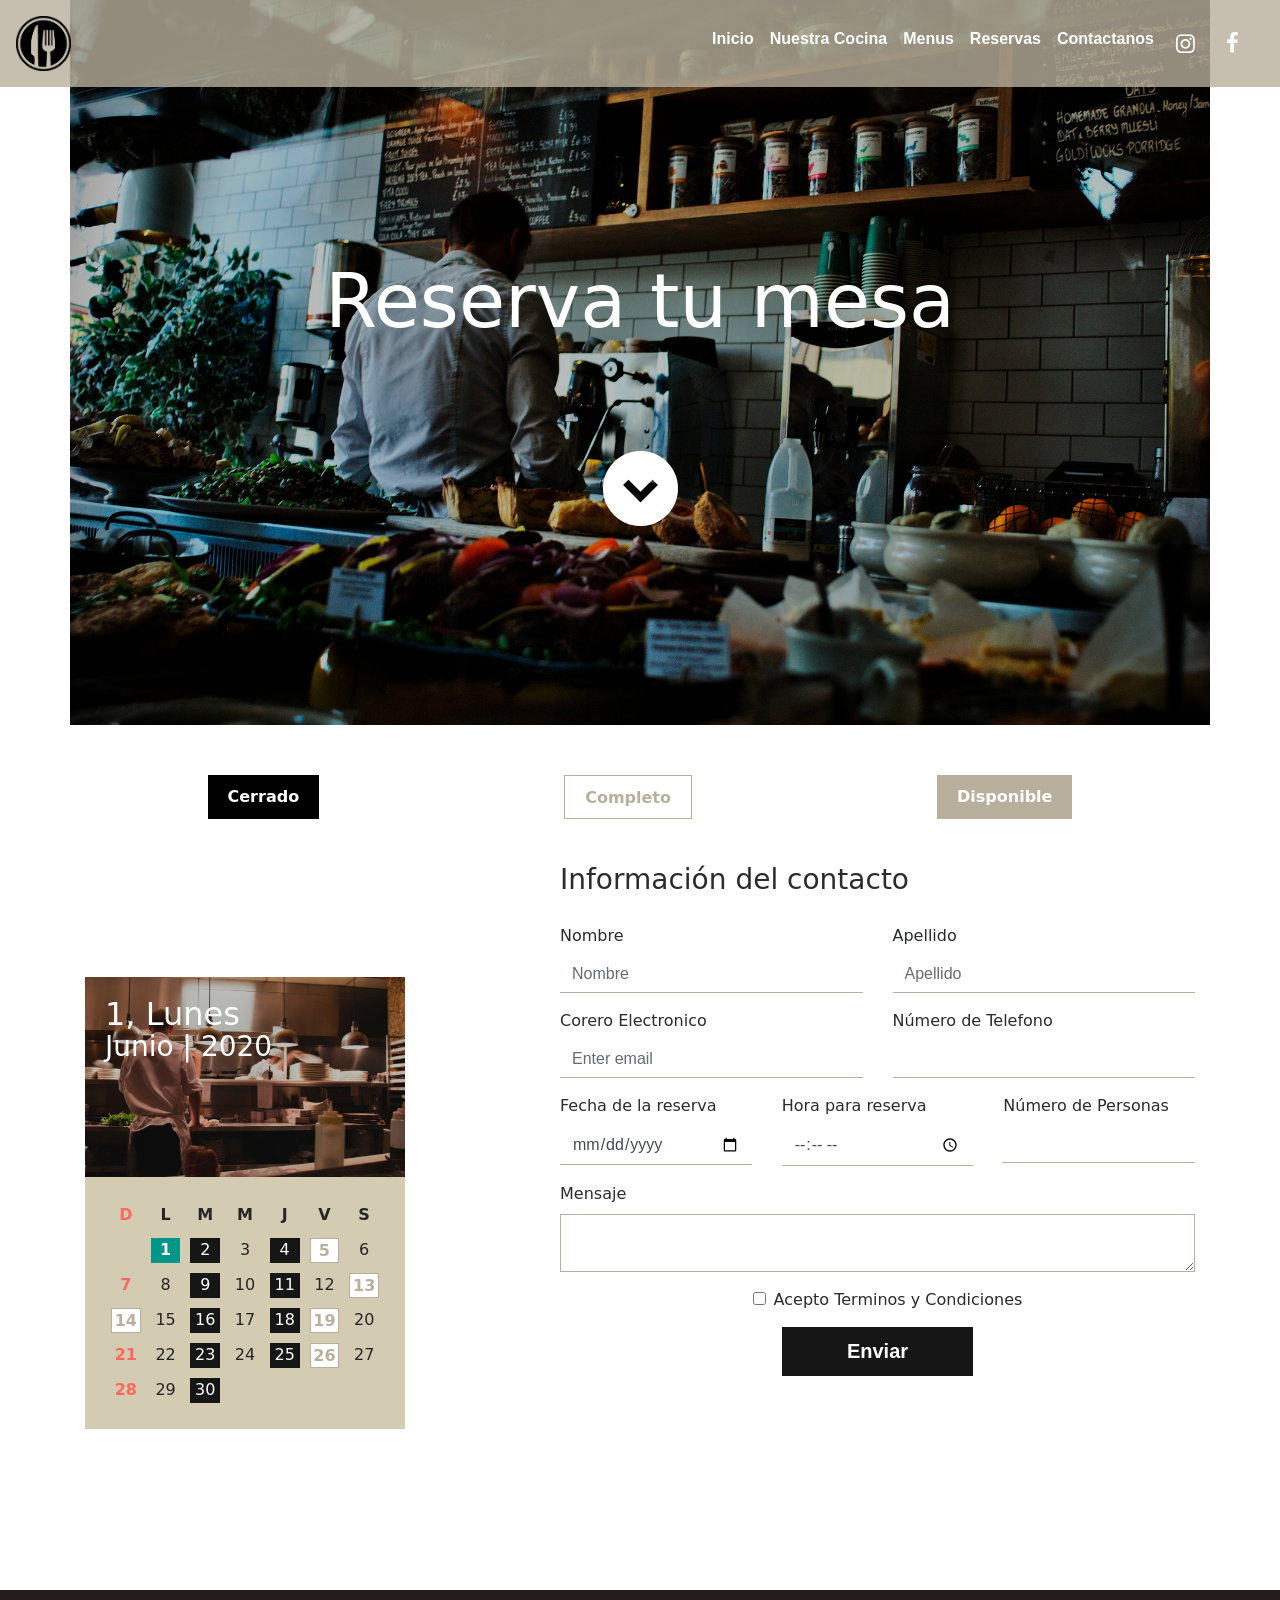
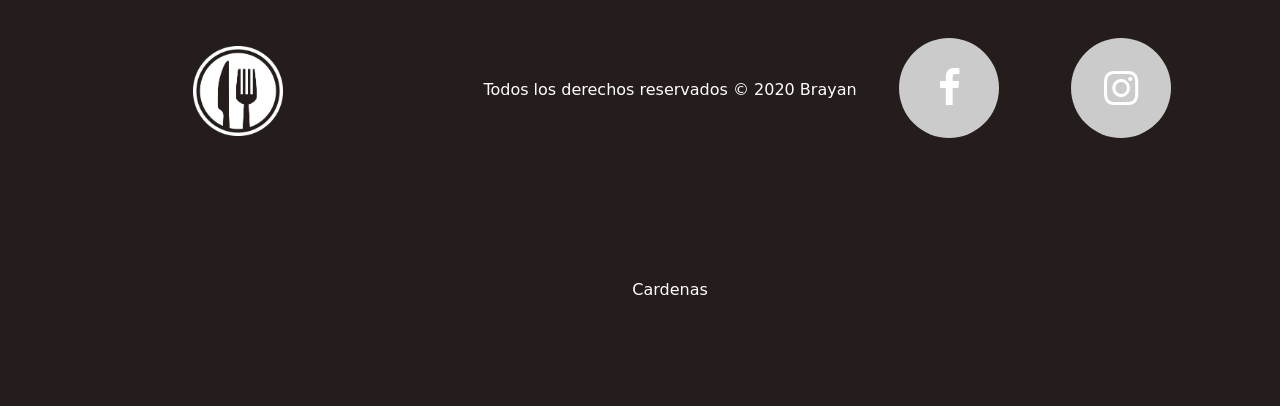
==== reserva.html @ 8104552e "first commit" ====
<!DOCTYPE html>
<html lang="en">
<head>
    <meta charset="UTF-8">
    <meta name="viewport" content="width=device-width, initial-scale=1.0">
    <link rel="stylesheet" href="css/bootstrap.min.css">
    <link rel="stylesheet" href="css/estilo-reserva.css">
    <link rel="stylesheet" href="css/fontello.css">

    <title>Plantilla</title>
    <style>
        .reserva{
            background-image: url(img/bar.jpg);
            background-size: cover;
            background-position: center;
        }
        .calendar .image{
            width: 100%;
            height: 200px;
            box-sizing: border-box;
            background-image: url(img/cocina-trabajo-copia.jpg);
            background-size: cover;
            box-sizing: border-box;
            padding: 20px;
        }   

	</style>
</head>
<body>
<header>
    <nav class="container navbar navbar-toggleable-md navbar-inverse bg-faded d-flex justify-contenet-between fixed-top">
        <button class="navbar-toggler navbar-toggler-right" data-toggle="collapse" data-target="#fm-menu" aria-controls="fm-menu" aria-expanded="false" aria-label="Menu">
            <span class="navbar-toggler-icon"></span>
        </button>
        <a href="Proyecto_Final.html#home" class="navbar-brand">
            <img class="img-fluid navbar-brand" src="img/logo.png" width="55">
        </a>
        <div class="collapse navbar-collapse" 
         id="fm-menu">
            <ul class="navbar-nav mr-auto">
                <li class="nav-item">
                    <a href="Proyecto_Final.html#home" class="nav-link">Inicio</a>
                </li>
                <li class="nav-item">
                    <a href="Proyecto_Final.html#nuestra-cocina" class="nav-link">Nuestra Cocina</a>
                </li>
                <li class="nav-item">
                    <a href="Proyecto_Final.html#menus" class="nav-link">Menus</a>
                </li>
                <li class="nav-item">
                    <a href="Proyecto_Final.html#reservas" class="nav-link">Reservas</a>
                </li>
                <li class="nav-item">
                    <a href="Proyecto_Final.html#contactanos" class="nav-link">Contactanos</a>
                </li>
                <li class="nav-item">
                    <a href="https://www.instagram.com/?hl=es-la" class="nav-link"><i class="icon-instagram"></i></a>
                </li>
                <li class="nav-item">
                    <a href="https://es-la.facebook.com/" class="nav-link"><i class="icon-facebook"></i></a>
                </li>
            </ul>
        </div>
    </nav>
</header>
<div class="container">
    <!--  HOME  -->
    <div class="row reserva">
        <div class="col-12">
            <h1>Reserva tu mesa</h1>
            <div class="boton">
                <a href="#reservacion"><i class="icon-down-circle"></i></a>
            </div>
        </div>
    </div>

    <!--  Reservacion  -->
    <div class="row" id="reservacion">
        <div class="col-12 info">
            <div>
                <p class="uno">Cerrado</p>
            </div>
            <div>
                <p class="dos">Completo</p>
            </div>
            <div>
                <p class="tres">Disponible</p>
            </div>
            
        </div>
        <div  class="col-12 col-md-5">
            <div class=" calendario">
                <div class="col-12 calendar">
                    <div class="image" width="" >
                        <h2>1, Lunes</h2>
                        <h3>Junio | 2020</h3>
                    </div>
                    <div class="date">
                        <div class="day">D</div>
                        <div class="day">L</div>
                        <div class="day">M</div>
                        <div class="day">M</div>
                        <div class="day">J</div>
                        <div class="day">V</div>
                        <div class="day">S</div>
                        <div class="number"></div>
                        <div class="number active">1</div>
                        <div class="c">2</div>
                        <div class="number">3</div>
                        <div class="c">4</div>
                        <div class="co">5</div>
                        <div class="number">6</div>
                        <div class="number">7</div>
                        <div class="number">8</div>
                        <div class="c">9</div>
                        <div class="number">10</div>
                        <div class="c">11</div>
                        <div class="number">12</div>
                        <div class="co">13</div>
                        <div class="co">14</div>
                        <div class="number">15</div>
                        <div class="c">16</div>
                        <div class="number">17</div>
                        <div class="c">18</div>
                        <div class="co">19</div>
                        <div class="number">20</div>
                        <div class="number">21</div>
                        <div class="number">22</div>
                        <div class="c">23</div>
                        <div class="number">24</div>
                        <div class="c">25</div>
                        <div class="co">26</div>
                        <div class="number">27</div>
                        <div class="number">28</div>
                        <div class="number">29</div>
                        <div class="c">30</div>
                    </div>
                </div>
            </div>
        </div>
        
        <div class="col-12 col-md-7">
            <h3>Información del contacto</h3>
            <form action="">

                <div class="form-group row">
                    <div class="col-12 col-md-6">                   
                            <label for="Nombre">Nombre</label>
                            <input type="text" class="form-control" placeholder="Nombre" name="nombre" id="nombre">       
                    </div> 
                    <div class="col-12 col-md-6">                   
                            <label for="Nombre">Apellido</label>
                            <input type="text" class="form-control" placeholder="Apellido" name="nombre" id="nombre">       
                    </div> 
                </div>
                

                <div class="form-group row">
                    <div class="col-12 col-md-6">
                        <label for="Nombre">Corero Electronico</label>
                        <input type="email" class="form-control" id="exampleInputEmail1" aria-describedby="emailHelp" placeholder="Enter email">   
                    </div>

                    <div class="col-12 col-md-6">
                        <label for="Nombre">Número de Telefono</label>
                        <input type="number" class="form-control" name="numero" id="numero">   
                    </div>
                </div>

                <div class="form-group row">
                    <div class="col-12 col-md-4">
                        <label for="Nombre">Fecha de la reserva</label>
                        <input type="date" class="form-control" name="fecha" id="fecha">   
                    </div>
                    <div class="col-12 col-md-4">
                        <label for="Nombre">Hora para reserva</label>
                        <input type="time" class="form-control" name="hora" id="hora">  
                    </div>
                    <div class="col-12 col-md-4">
                        <label for="Nombre">Número de Personas</label>
                        <input type="number" class="form-control" name="numero" id="numero">   
                    </div>
                </div>

                <div class="form-group row">
                    <div class="col-12">
                        <label for="mensaje">Mensaje</label>
                        <textarea name="mensaje" id="mensaje" class="form-control"></textarea>
                    </div> 
                </div>

                    

                <div class="form-group row">
                    <div class="col-12 text-center">
                        <label class="form-check-label">
                            <input type="checkbox" name="terminos" id="terminos" class="form--check-input mr-2">Acepto Terminos y Condiciones
                        </label>
                        <div class="row justify-content-center">
                            <div class="col-12 col-sm-9 col-md-4">
                                <button class="btn btn-lg btn-block" type="submit">Enviar</button>
                            </div>
                        </div>
                    </div>
                </div>

            </form>
        </div>

    </div>
</div>
   




</body>

<footer>
    <div class="row">
        <div class="content col-12 col-md-4">
            <img src="img/logo-blanco.png" width="90" height="90">
        </div>        
        <div class="col-12 col-md-4">
            <p>Todos los derechos reservados © 2020 Brayan Cardenas</p>
        </div>
        <div class="col-12 col-md-4 row sociales">
            <a href="https://es-la.facebook.com/" class="nav-link"><i class="icon-facebook"></i></a>
            <a href="https://www.instagram.com/?hl=es-la" class="nav-link"><i class="icon-instagram"></i></a>
        </div>
    </div>
</footer>
    
<script src="js/jquery-3.2.1.min.js"></script>   
<script src="js/bootstrap.bundle.min.js"></script>
<script src="js/proyecto.js"></script>

<script src="js/bootstrap.min.js"></script>
</body>
</html>
---- css/estilo-reserva.css ----
html{
    scroll-behavior: smooth;
}
/*  MENU  */
header .container{
    width: 100%;
    display: flex;
    justify-content: space-between;
    background: rgba(184, 176, 156, 0.8);
}
header .container .collapse{
    width: 560px;
}
header .container .collapse i{
    font-size: 22px;
}
header .container .collapse .nav-item a {
    margin: auto;
    color:#fff;
    font-size: 16px;
    font-family: 'Open Sans', sans-serif;
    font-weight: 800;
    background-image: linear-gradient(currentColor, currentColor);
    background-position: 0% 100%;
    background-repeat: no-repeat;
    background-size: 0% 2px;
    transition: background-size .3s;
}
header .container .collapse .nav-item a:hover, a:focus{
    background-size: 100% 2px;
    color: #000000;
}



/*  RESERVACION  */
.container .reserva h1{
    font-size: 75px;
    padding-top:260px;
    text-align: center;
    margin: 0;
    color:#fff;
}
.container .reserva .boton{
    font-size: 65px;
    display: flex;
    justify-content: center;
    color:black;
    padding-top: 90px;
    padding-bottom: 180px;
}
.container .reserva .boton i{
    color: #fff;
    font-size: 75px;
}
.container .reserva .boton i:hover{
    color: rgba(184, 176, 156, 0.8);
}

/*  Informacion  */
.container .info{
    padding-top: 50px;
    display: flex;
    justify-content: space-around;
    padding-bottom: 30px;

}
.container .info .uno{
    background: black;
    color: #fff;
    padding: 10px 20px;
    font-weight: 800;
}
.container .info .dos{
    border: 1px solid #b8b09c;
    color: #B8B09C;
    padding: 10px 20px;
    font-weight: 800;
    height: 44px;
    
}
.container .info .tres{
    background: #b8b09c;
    color: #fff;
    padding: 10px 20px;

    font-weight: 800;
}

/*  Formulario  */
.container h3{
    padding-bottom: 20px;
}
.container .form-group input{
    border-color: #B8B09C;
    border: none;
    border-bottom: 1px solid #b8b09c;
    border-radius: 0;
}
.container .form-group textarea{
    border-color: #B8B09C;
    border-radius: 0;
}
.container .form-group button{
    border-radius: 0;
    background: rgba(22, 22, 22);
    color: #fff;
    border: none;
    font-weight: 800;
    cursor: pointer;
}
.container .form-group button:hover{
    background: #000000;
}


/*  Calendario  */
.calendario{
    display: flex;
    justify-content: center;
    align-items: center;
    width: 320px;
    height: 75vh;
}
.calendar {
    width: 200px;
    height: auto;
    background: rgb(212, 203, 179);
    box-sizing: border-box;
    padding: 0;
}
.calendar .image h2,
.calendar .image h3{
    margin: 0;
    padding: 0;
    color: #fff;
}
.calendar .date{
    padding: 26px;
    display: grid;
    grid-template-columns: repeat(auto-fit, minmax(25px, 1fr));
    grid-gap: 10px;
    box-sizing: border-box;
}
.calendar .date div{
    display: flex;
    justify-content: center;
    height: 25px;
    color: #262626;
}
.calendar .date div.day{
    font-weight: 700;
}
.calendar .date div.day:first-child{
    color: #ff685d;
    font-weight: 700;
}
.calendar .date div.number:nth-child(7n+1){
    color: #ff685d;
    font-weight: 700;
}
.calendar .date div.number.active{
    background: #009688;
    color: #fff;
    font-weight: 700;
    cursor: pointer;
}
.calendar .date div.number:hover{
    background: #009688;
    color: #fff;
    font-weight: 700;
    cursor: pointer;
}
.calendar .date .c{
    background: rgba(22, 22, 22);
    color: #fff;
}
.calendar .date .c:hover{
    background: #000;
    color: #fff;
    font-weight: 700;
    cursor: pointer;
}
.calendar .date .co{
    background: #fff;
    color: #B8B09C;
    font-weight: 700;
    cursor: pointer;
    border: 1px solid ;
}
.calendar .date .co:hover{
    background: #fff;
    color: #b8b09c;
    font-weight: 700;
    cursor: pointer;
    border: 0;
}
.form-check-label{
    padding-bottom: 15px;
}


/*  FOOTER  */
footer{
    background: #241d1b;
    color: #f5f0ed;
    padding:0px 30px;
    margin-top: 50px;
    text-align: center;
}
.content {
	line-height:200px;
	margin:0px auto;
	text-align:center;
}
 
.content img {
	vertical-align:middle;
}
footer p{
    color: #fff;
    line-height: 200px;
    align-items: center;
}
footer .sociales{
    padding: 40px 0;
    margin-bottom: 40px;
}
footer .sociales i{
    color: #fff;
    width: 100px;
    height: 100px;
    font-size: 40px;
    line-height: 100px;
    text-align: center;
    background: #cbcbcb;
    display: inline-block;
    margin: 0 20px;
    text-decoration: none;
    border-radius: 100px;
    transition: all .3s ease;
}
footer .sociales i:hover{
    background: #b8b09c;
}



@media screen and (max-width:360px){
    .container .reserva h1{
        font-size: 70px;
    }
    iframe{
        width: 330px;
        height: 400px;
    }
    .container h3{
        padding-top:30px;
    }
    footer{
        height: auto;
    }
    footer p{
        height: 30px;
        line-height: 1;
        padding: auto;
        margin: 0;
    }
    footer .sociales {
        justify-content: center;
        text-align: center;
        margin: auto;
        padding: auto;

    }
    footer .sociales i{
        justify-content: center;
        text-align: center;
        padding: auto;
        
    }
}
---- css/fontello.css ----
@font-face {
  font-family: 'fontello';
  src: url('../font/fontello.eot?43755310');
  src: url('../font/fontello.eot?43755310#iefix') format('embedded-opentype'),
       url('../font/fontello.woff2?43755310') format('woff2'),
       url('../font/fontello.woff?43755310') format('woff'),
       url('../font/fontello.ttf?43755310') format('truetype'),
       url('../font/fontello.svg?43755310#fontello') format('svg');
  font-weight: normal;
  font-style: normal;
}
/* Chrome hack: SVG is rendered more smooth in Windozze. 100% magic, uncomment if you need it. */
/* Note, that will break hinting! In other OS-es font will be not as sharp as it could be */
/*
@media screen and (-webkit-min-device-pixel-ratio:0) {
  @font-face {
    font-family: 'fontello';
    src: url('../font/fontello.svg?43755310#fontello') format('svg');
  }
}
*/
 
 [class^="icon-"]:before, [class*=" icon-"]:before {
  font-family: "fontello";
  font-style: normal;
  font-weight: normal;
  speak: never;
 
  display: inline-block;
  text-decoration: inherit;
  width: 1em;
  margin-right: .2em;
  text-align: center;
  /* opacity: .8; */
 
  /* For safety - reset parent styles, that can break glyph codes*/
  font-variant: normal;
  text-transform: none;
 
  /* fix buttons height, for twitter bootstrap */
  line-height: 1em;
 
  /* Animation center compensation - margins should be symmetric */
  /* remove if not needed */
  margin-left: .2em;
 
  /* you can be more comfortable with increased icons size */
  /* font-size: 120%; */
 
  /* Font smoothing. That was taken from TWBS */
  -webkit-font-smoothing: antialiased;
  -moz-osx-font-smoothing: grayscale;
 
  /* Uncomment for 3D effect */
  /* text-shadow: 1px 1px 1px rgba(127, 127, 127, 0.3); */
}
 
.icon-clock:before { content: '\e800'; } /* '' */
.icon-down-circle:before { content: '\e801'; } /* '' */
.icon-down-dir:before { content: '\e802'; } /* '' */
.icon-restaurant:before { content: '\e832'; } /* '' */
.icon-facebook:before { content: '\f09a'; } /* '' */
.icon-angle-double-down:before { content: '\f103'; } /* '' */
.icon-angle-circled-down:before { content: '\f13a'; } /* '' */
.icon-instagram:before { content: '\f16d'; } /* '' */
.icon-calendar-times-o:before { content: '\f273'; } /* '' */
.icon-map-o:before { content: '\f278'; } /* '' */
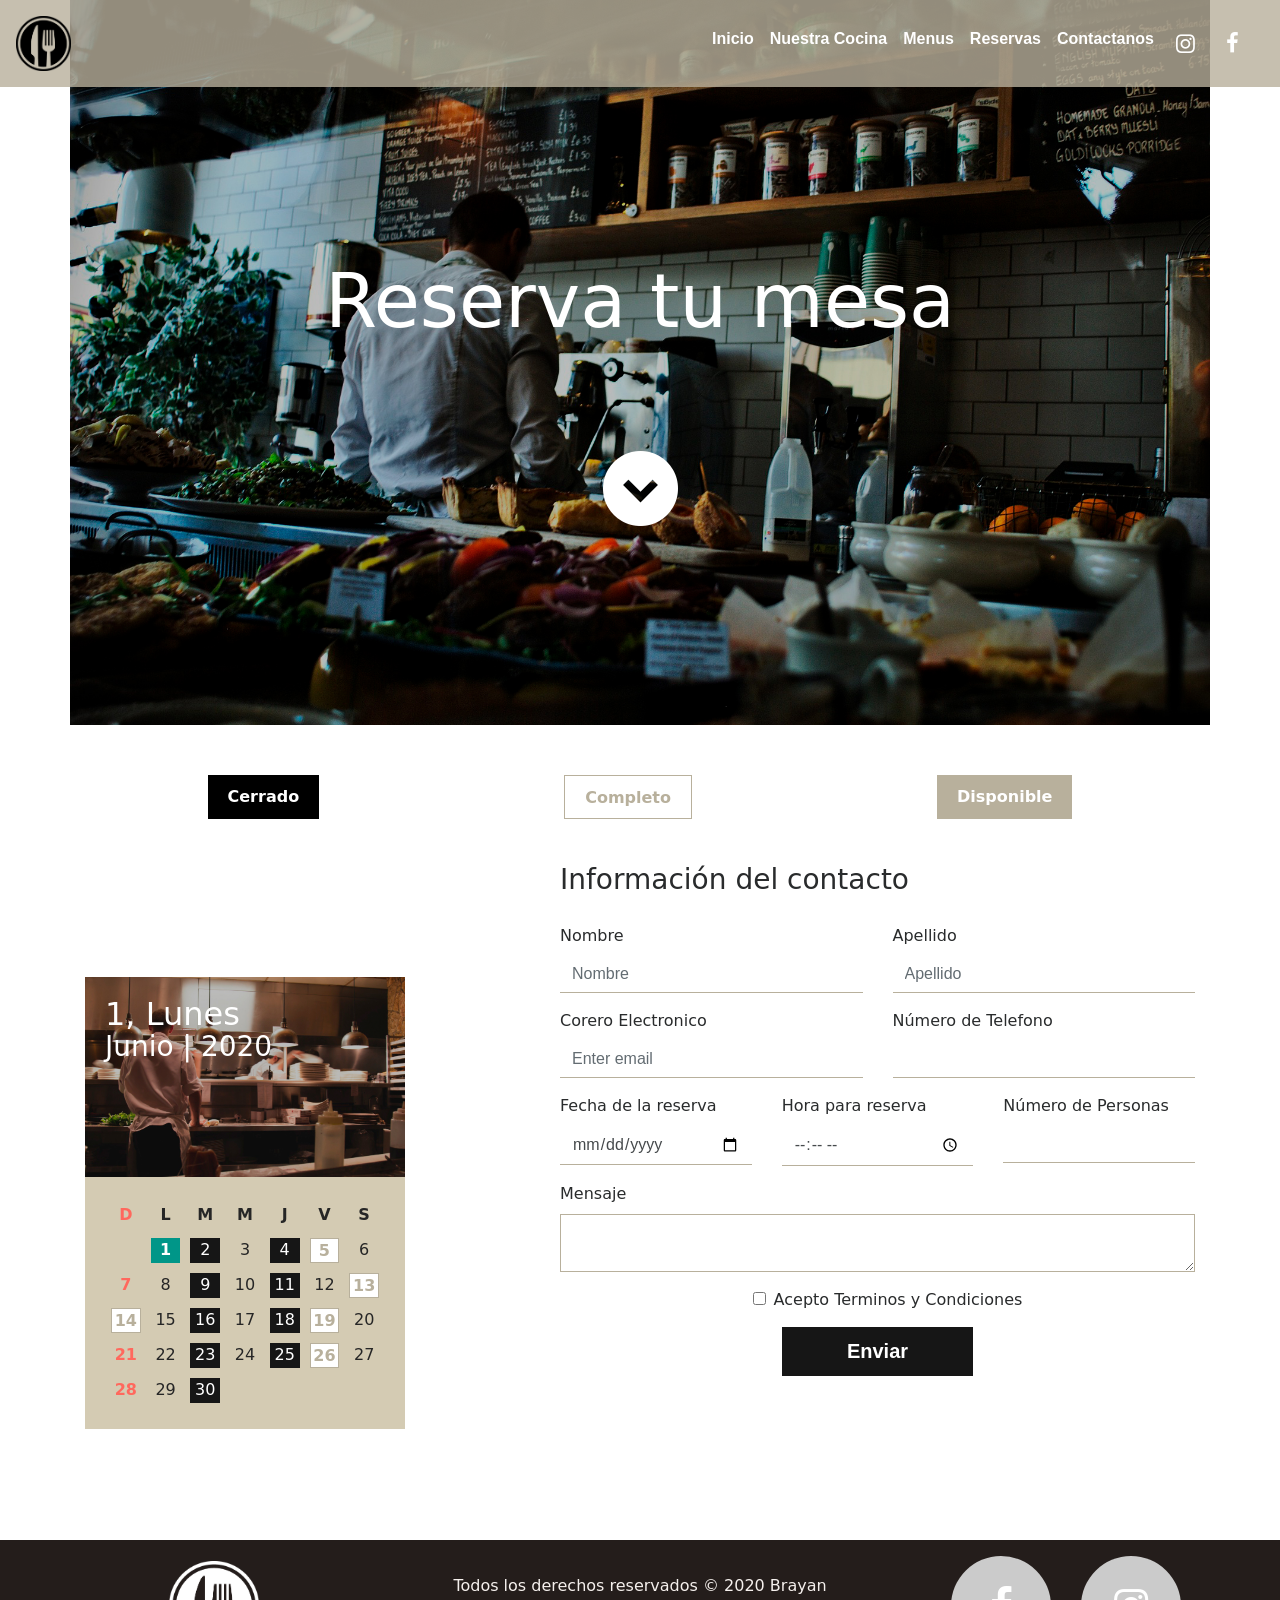
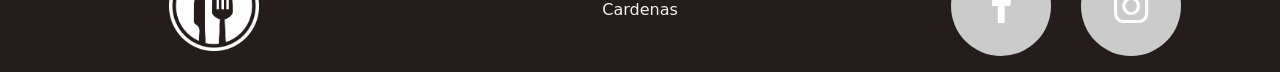
==== commit 38194ea5: "Correción pequeños cambios" ====
--- a/reserva.html
+++ b/reserva.html
@@ -8,6 +8,9 @@
     <link rel="stylesheet" href="css/fontello.css">
 
     <title>Plantilla</title>
+
+    <script defer src="js/jquery-3.2.1.min.js"></script>   
+    <script defer src="js/bootstrap.min.js"></script> 
     <style>
         .reserva{
             background-image: url(img/bar.jpg);
@@ -32,7 +35,7 @@
         <button class="navbar-toggler navbar-toggler-right" data-toggle="collapse" data-target="#fm-menu" aria-controls="fm-menu" aria-expanded="false" aria-label="Menu">
             <span class="navbar-toggler-icon"></span>
         </button>
-        <a href="Proyecto_Final.html#home" class="navbar-brand">
+        <a href="index.html" class="navbar-brand">
             <img class="img-fluid navbar-brand" src="img/logo.png" width="55">
         </a>
         <div class="collapse navbar-collapse" 
@@ -211,30 +214,21 @@
 </div>
    
 
-
-
-
-</body>
-
-<footer>
-    <div class="row">
-        <div class="content col-12 col-md-4">
-            <img src="img/logo-blanco.png" width="90" height="90">
+<footer class="container-fluid text-center p-3">
+    <div class="row d-flex align-items-center">
+        <div class="col-12 col-md-4">
+            <img src="img/logo-blanco.png">
         </div>        
         <div class="col-12 col-md-4">
             <p>Todos los derechos reservados © 2020 Brayan Cardenas</p>
         </div>
-        <div class="col-12 col-md-4 row sociales">
-            <a href="https://es-la.facebook.com/" class="nav-link"><i class="icon-facebook"></i></a>
-            <a href="https://www.instagram.com/?hl=es-la" class="nav-link"><i class="icon-instagram"></i></a>
+        <div class="col-12 col-md-4 d-flex justify-content-center sociales">
+            <a href="https://es-la.facebook.com/"><i class="icon-facebook"></i></a>
+            <a href="https://www.instagram.com/?hl=es-la"><i class="icon-instagram"></i></a>
         </div>
     </div>
 </footer>
     
-<script src="js/jquery-3.2.1.min.js"></script>   
-<script src="js/bootstrap.bundle.min.js"></script>
-<script src="js/proyecto.js"></script>
-
-<script src="js/bootstrap.min.js"></script>
+
 </body>
 </html>
--- a/css/estilo-reserva.css
+++ b/css/estilo-reserva.css
@@ -204,39 +204,19 @@
 footer{
     background: #241d1b;
     color: #f5f0ed;
-    padding:0px 30px;
-    margin-top: 50px;
-    text-align: center;
-}
-.content {
-	line-height:200px;
-	margin:0px auto;
-	text-align:center;
-}
- 
-.content img {
-	vertical-align:middle;
-}
-footer p{
-    color: #fff;
-    line-height: 200px;
-    align-items: center;
-}
-footer .sociales{
-    padding: 40px 0;
-    margin-bottom: 40px;
+}
+footer img{
+    width: 90px;
 }
 footer .sociales i{
-    color: #fff;
+    display: inline-block;
     width: 100px;
     height: 100px;
+    margin: 0 15px;
     font-size: 40px;
     line-height: 100px;
-    text-align: center;
     background: #cbcbcb;
-    display: inline-block;
-    margin: 0 20px;
-    text-decoration: none;
+    color: #fff;
     border-radius: 100px;
     transition: all .3s ease;
 }
@@ -257,26 +237,4 @@
     .container h3{
         padding-top:30px;
     }
-    footer{
-        height: auto;
-    }
-    footer p{
-        height: 30px;
-        line-height: 1;
-        padding: auto;
-        margin: 0;
-    }
-    footer .sociales {
-        justify-content: center;
-        text-align: center;
-        margin: auto;
-        padding: auto;
-
-    }
-    footer .sociales i{
-        justify-content: center;
-        text-align: center;
-        padding: auto;
-        
-    }
 }
--- a/css/fontello.css
+++ b/css/fontello.css
@@ -24,7 +24,6 @@
   font-family: "fontello";
   font-style: normal;
   font-weight: normal;
-  speak: never;
  
   display: inline-block;
   text-decoration: inherit;
